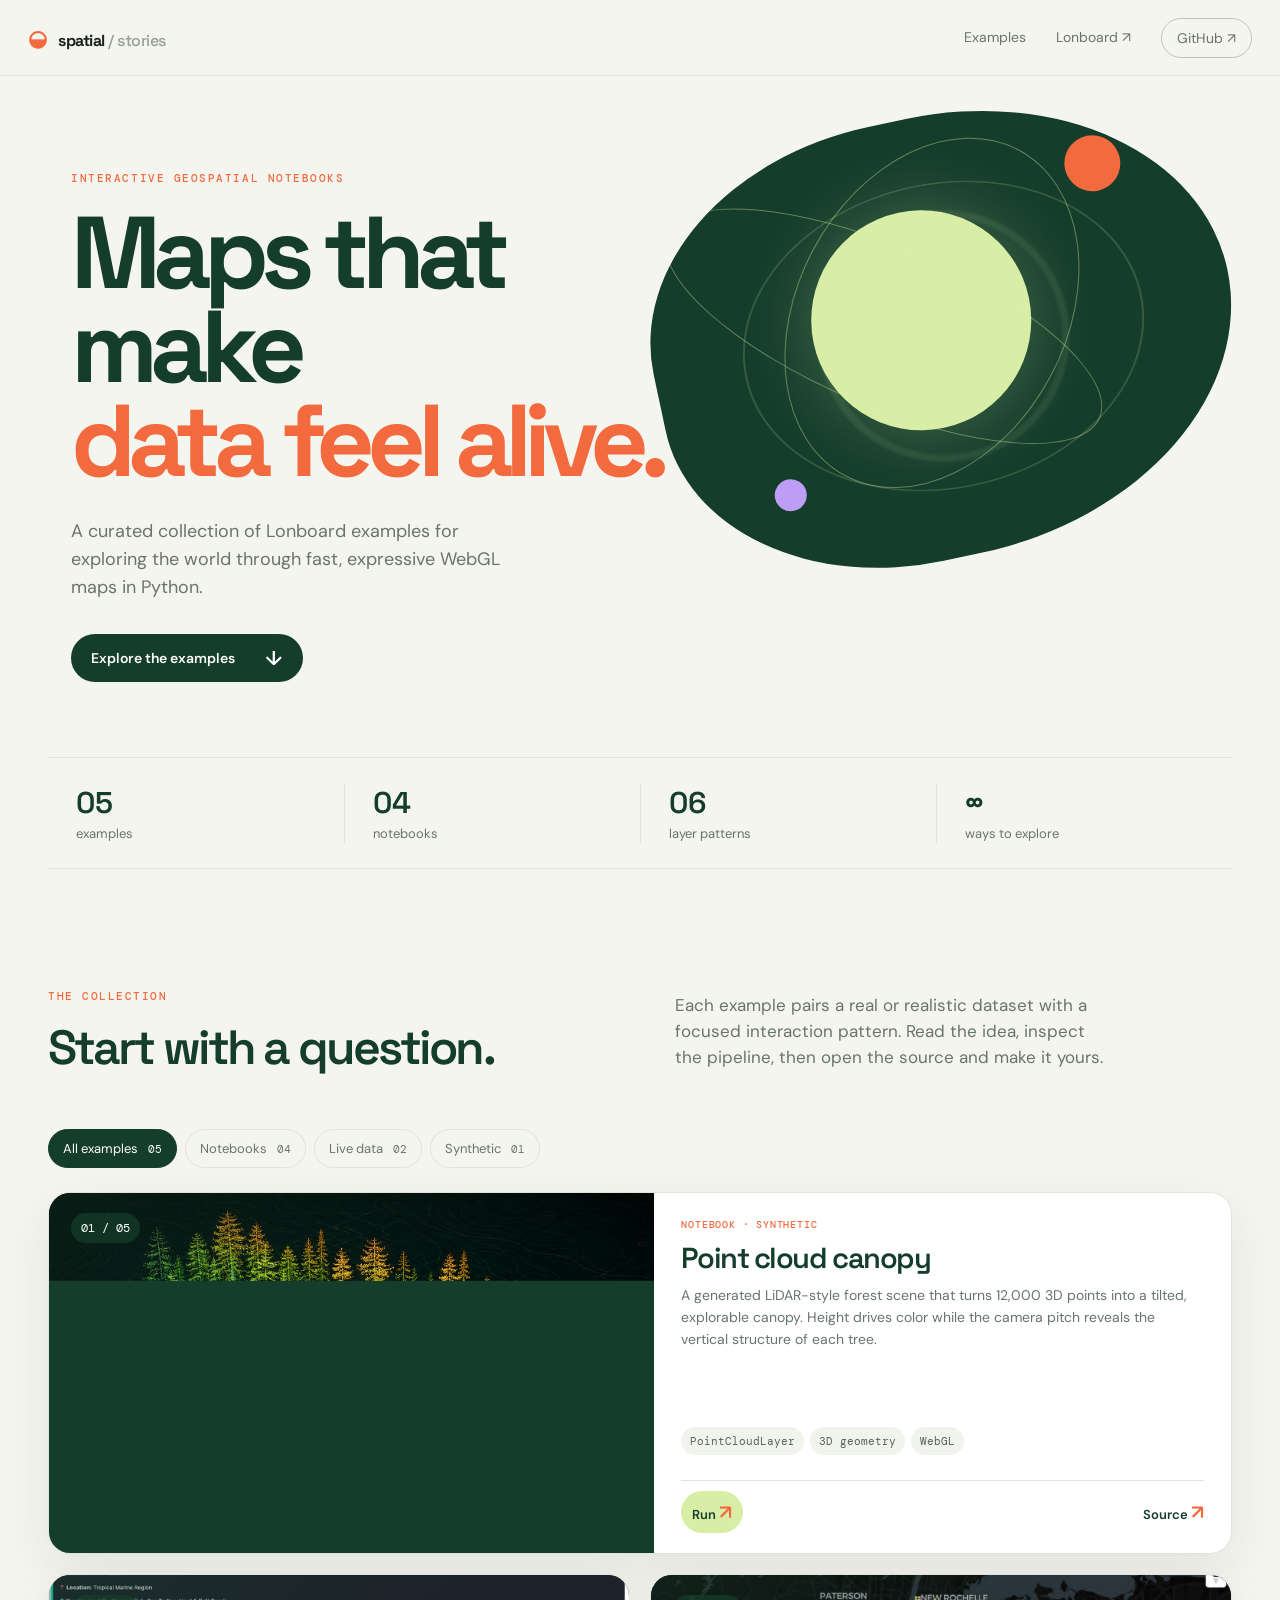
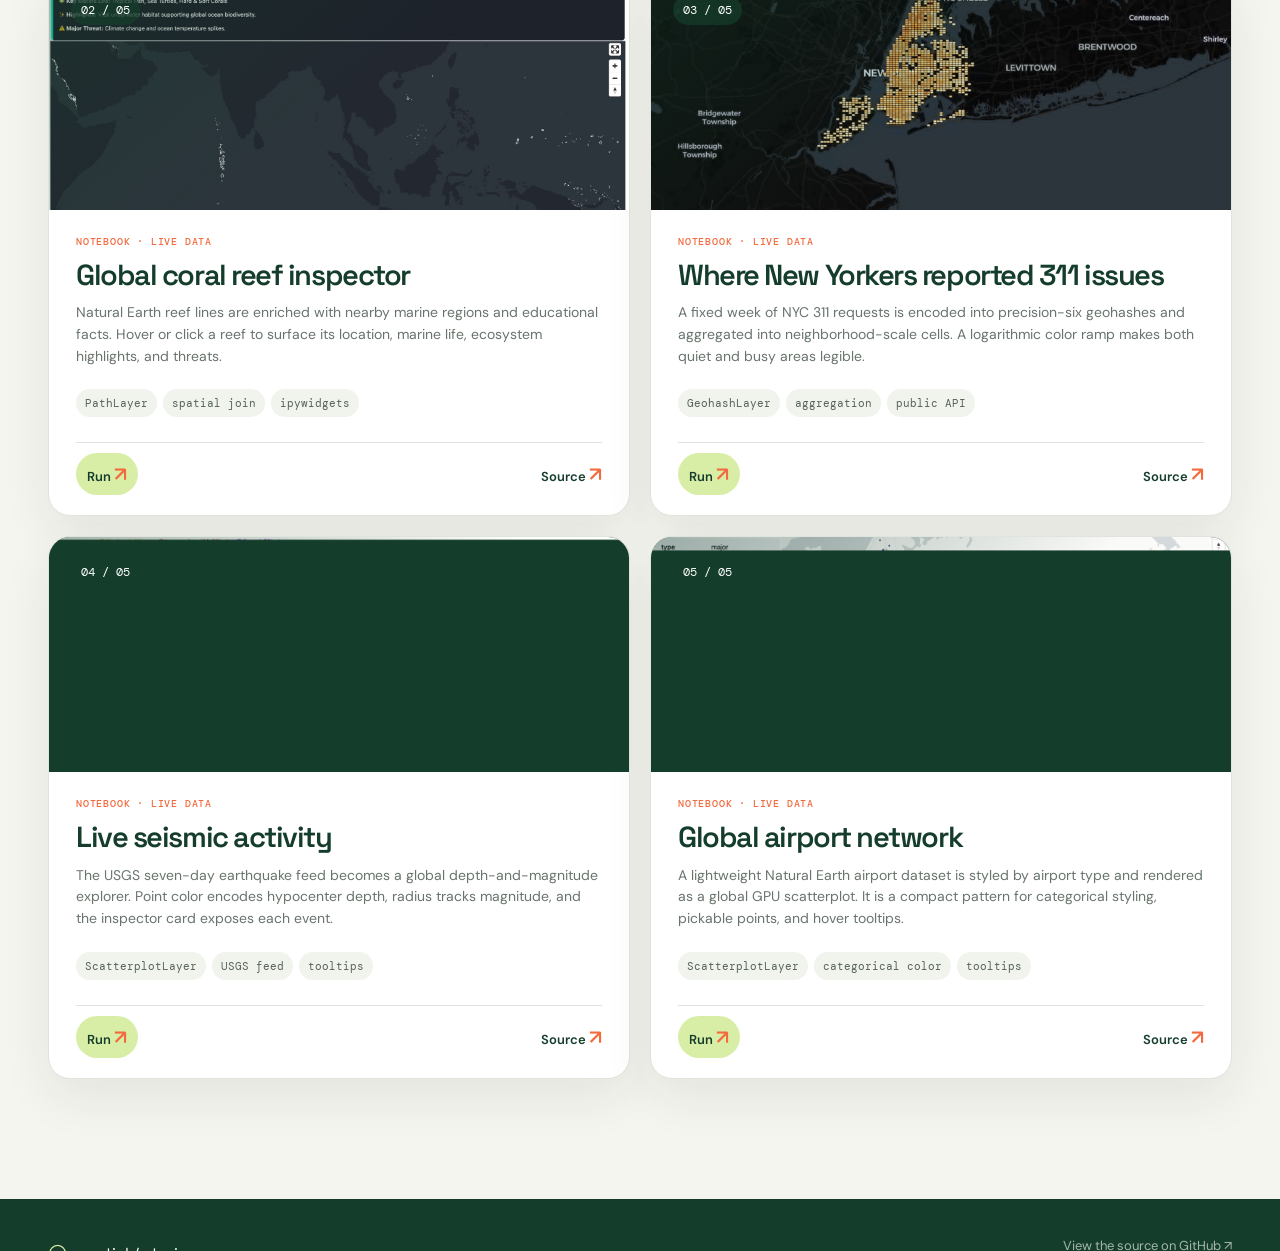
==== index.html @ 140e0334 "feat: launch Spatial Stories interactive gallery Create the Spatial Stories website with notebook de" ====
<!doctype html>
<html lang="en">
<head>
  <meta charset="utf-8">
  <meta http-equiv="refresh" content="0; url=docs/">
  <title>Lonboard Field Notes</title>
</head>
<body><a href="docs/">Open Lonboard Field Notes</a></body>
</html>
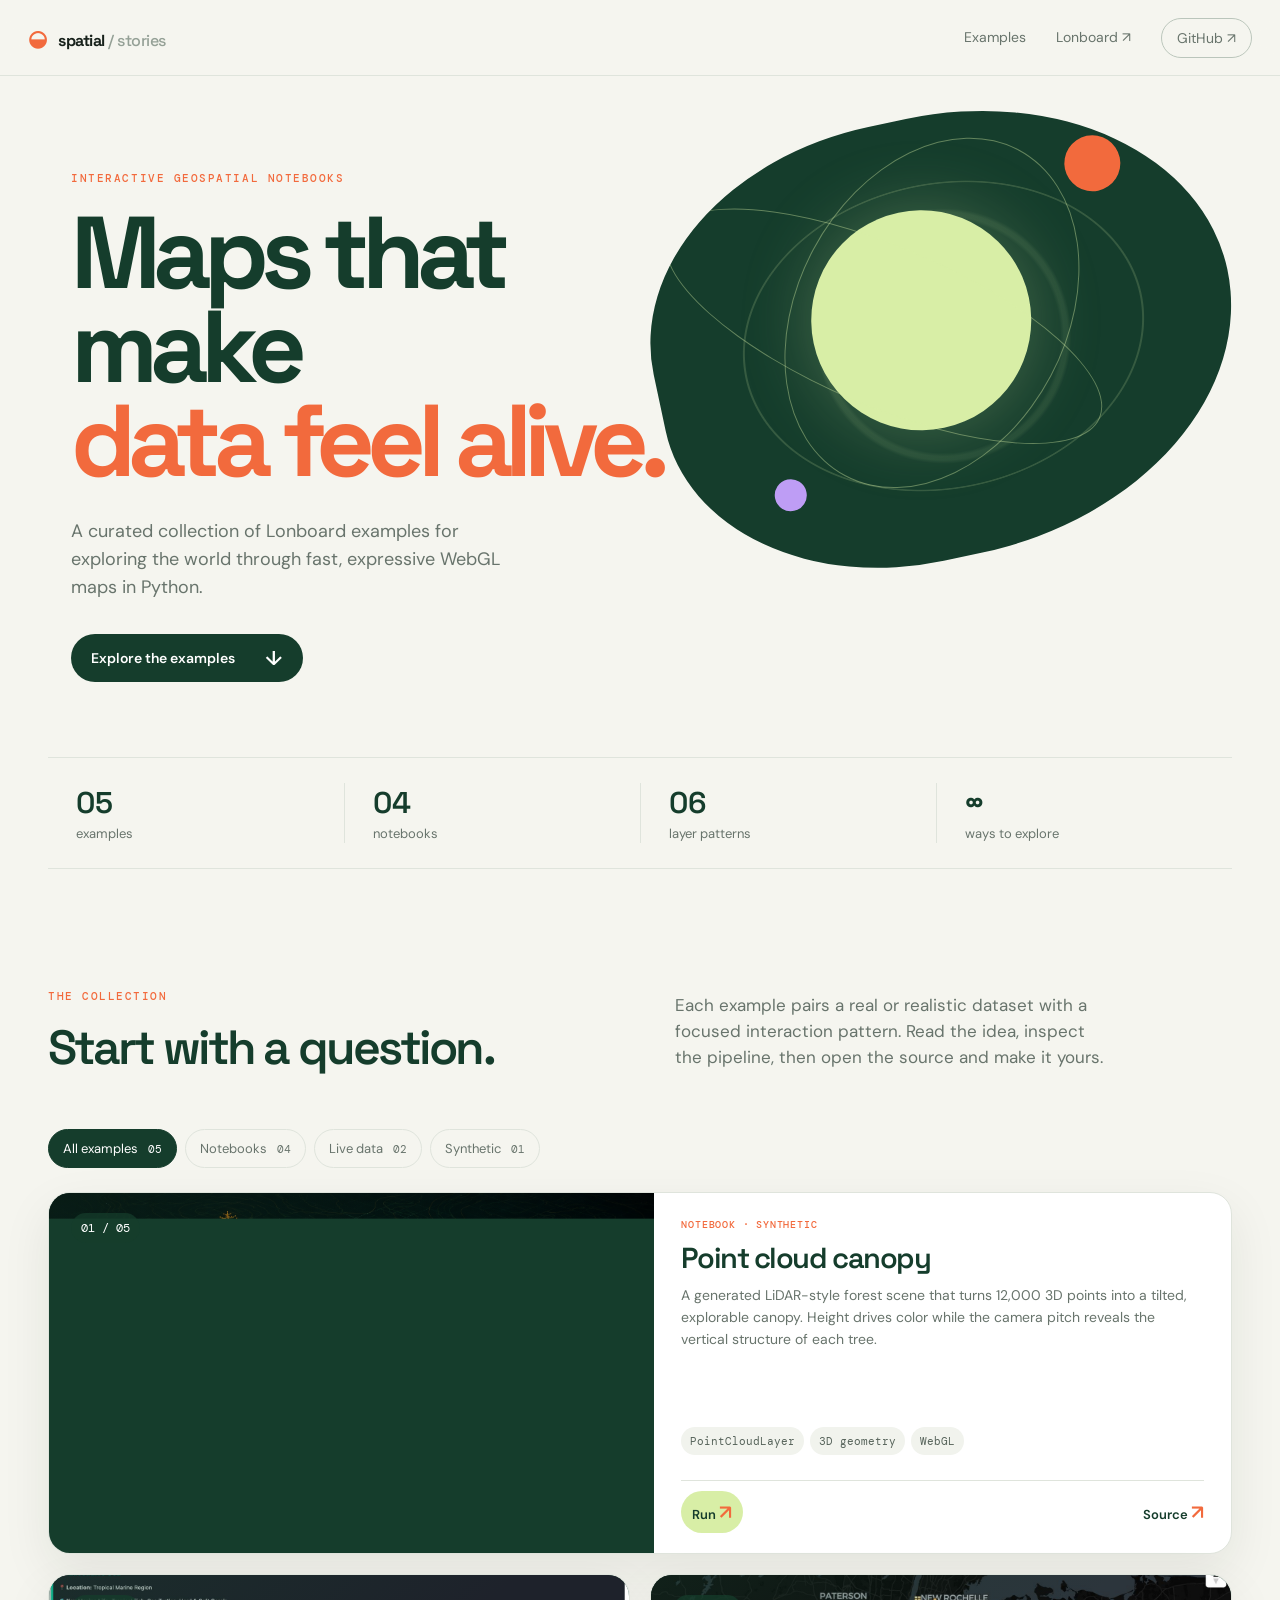
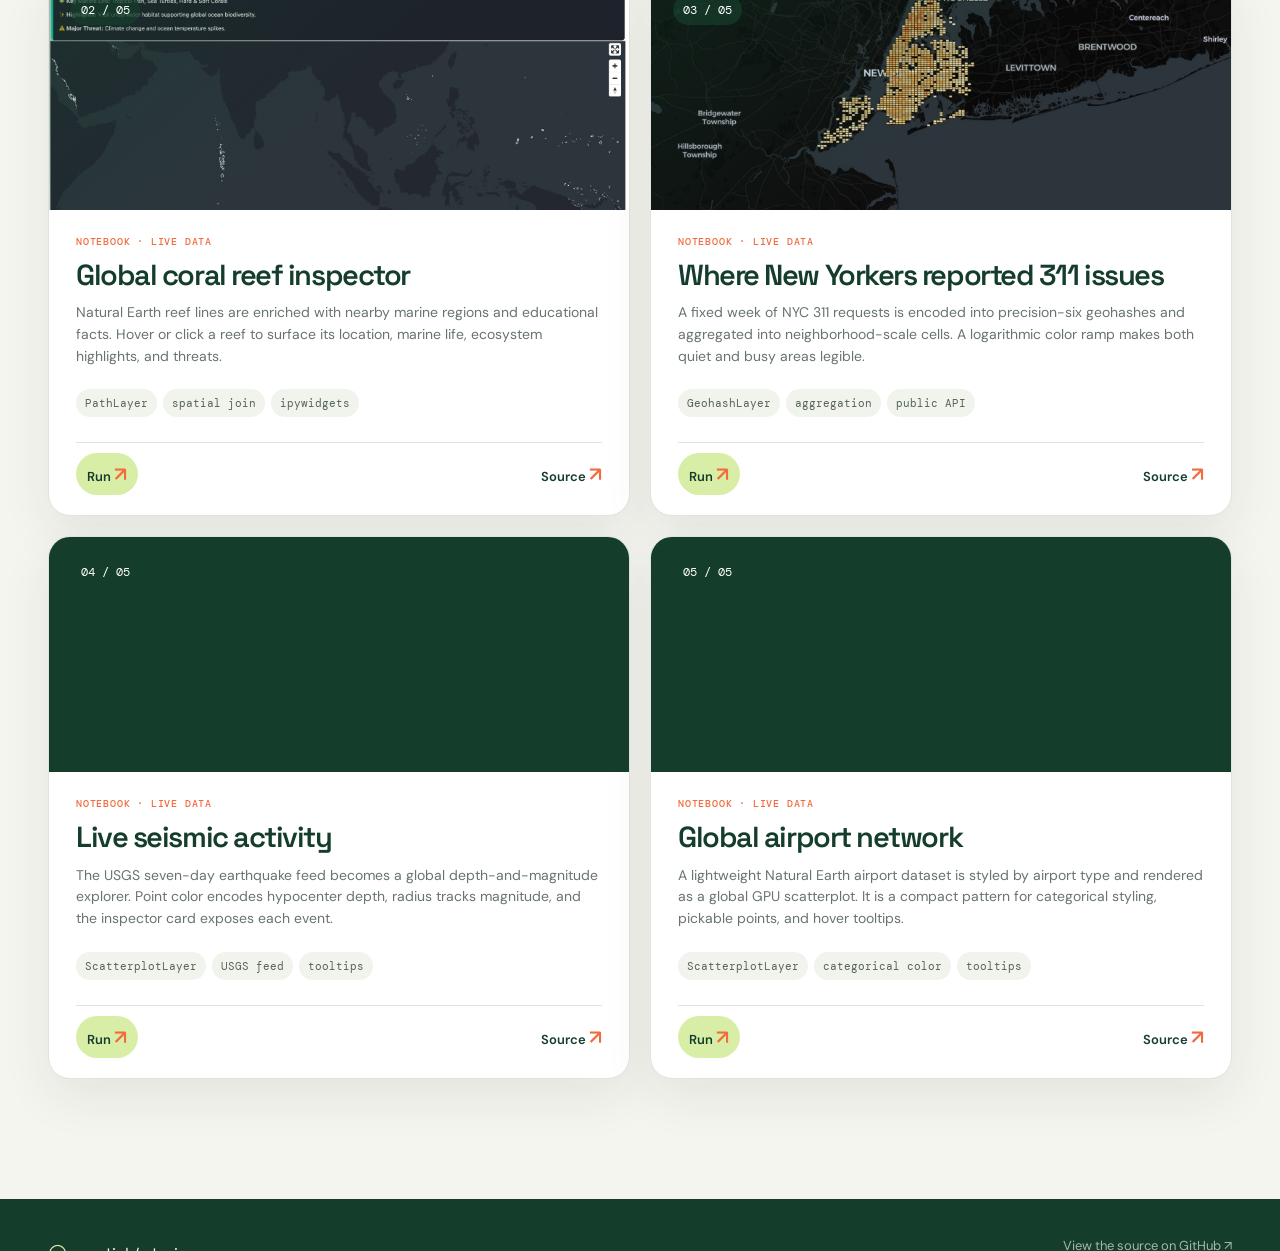
==== commit b1e00bd4: "update term" ====
--- a/index.html
+++ b/index.html
@@ -3,7 +3,7 @@
 <head>
   <meta charset="utf-8">
   <meta http-equiv="refresh" content="0; url=docs/">
-  <title>Lonboard Field Notes</title>
+  <title>Field Notes</title>
 </head>
 <body><a href="docs/">Open Lonboard Field Notes</a></body>
 </html>
